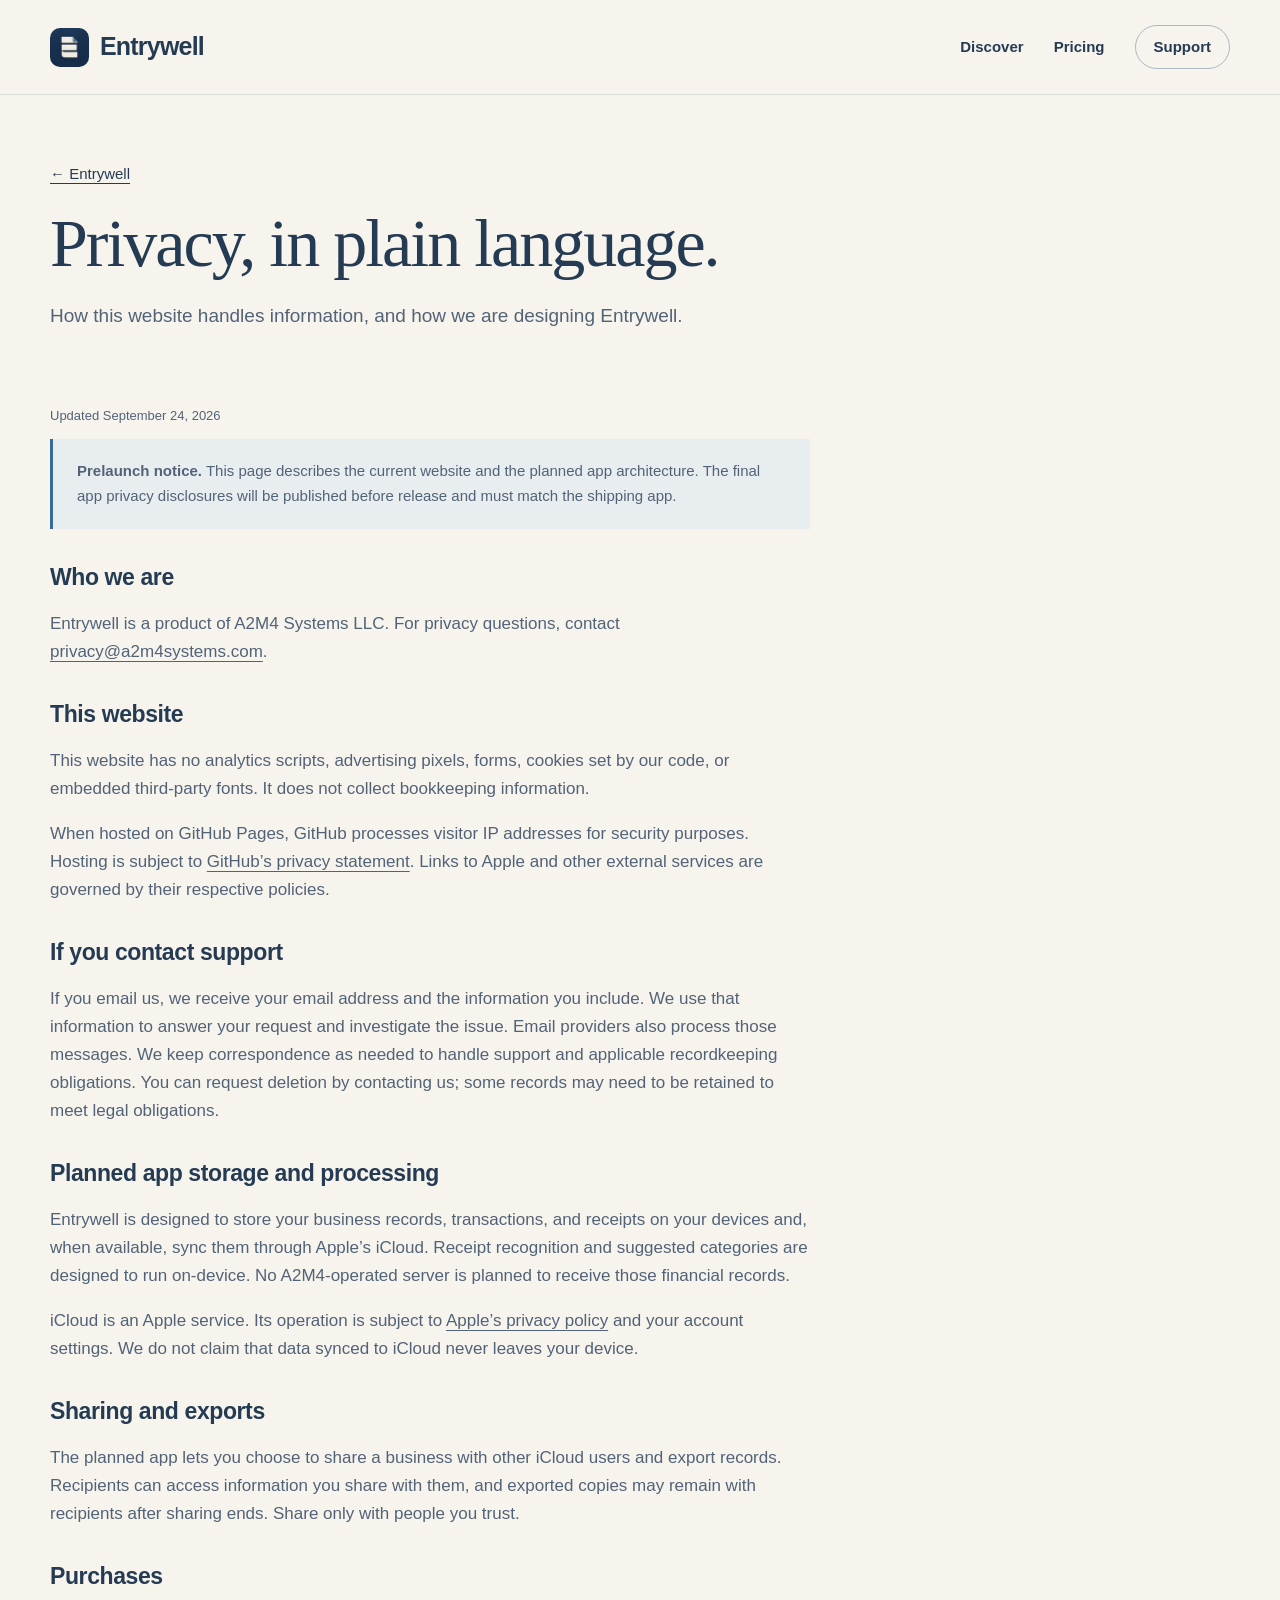
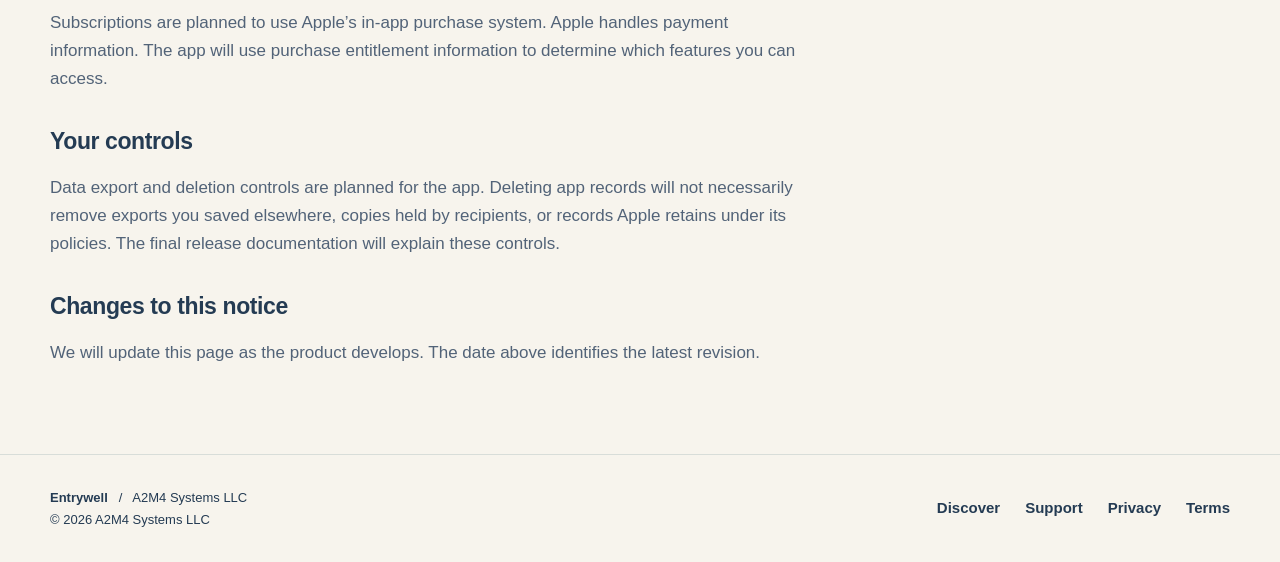
==== docs/privacy/index.html @ 31b5412d "scaffold repo" ====
<!doctype html>
<html lang="en"><head><meta charset="utf-8"><meta name="viewport" content="width=device-width, initial-scale=1"><title>Privacy, in plain language. | Entrywell</title><meta name="description" content="How this website handles information, and how we are designing Entrywell."><meta name="theme-color" content="#243b53"><link rel="canonical" href="https://entrywell.app/privacy/"><meta property="og:type" content="website"><meta property="og:title" content="Privacy, in plain language. | Entrywell"><meta property="og:description" content="How this website handles information, and how we are designing Entrywell."><meta property="og:url" content="https://entrywell.app/privacy/"><link rel="icon" href="../assets/favicon.svg" type="image/svg+xml"><link rel="stylesheet" href="../assets/styles.css"></head><body><a class="skip" href="#main">Skip to content</a><header><div class="wrap nav"><a class="brand" href="../" aria-label="Entrywell home"><img src="../assets/entrywell-icon.png" alt="" width="39" height="39">Entrywell</a><nav aria-label="Main navigation"><a class="desktop-link" href="../marketing/">Discover</a><a class="desktop-link" href="../#pricing">Pricing</a><a class="nav-support" href="../support/">Support</a></nav></div></header><main id="main" class="wrap"><div class="subhero"><a class="back" href="../">← Entrywell</a><h1>Privacy, in plain language.</h1><p class="lead">How this website handles information, and how we are designing Entrywell.</p></div><article class="article"><p class="date">Updated September 24, 2026</p><div class="notice"><p><strong>Prelaunch notice.</strong> This page describes the current website and the planned app architecture. The final app privacy disclosures will be published before release and must match the shipping app.</p></div><h2>Who we are</h2><p>Entrywell is a product of A2M4 Systems LLC. For privacy questions, contact <a href="mailto:privacy@a2m4systems.com?subject=Entrywell%20privacy">privacy@a2m4systems.com</a>.</p><h2>This website</h2><p>This website has no analytics scripts, advertising pixels, forms, cookies set by our code, or embedded third-party fonts. It does not collect bookkeeping information.</p><p>When hosted on GitHub Pages, GitHub processes visitor IP addresses for security purposes. Hosting is subject to <a href="https://docs.github.com/en/site-policy/privacy-policies/github-general-privacy-statement">GitHub’s privacy statement</a>. Links to Apple and other external services are governed by their respective policies.</p><h2>If you contact support</h2><p>If you email us, we receive your email address and the information you include. We use that information to answer your request and investigate the issue. Email providers also process those messages. We keep correspondence as needed to handle support and applicable recordkeeping obligations. You can request deletion by contacting us; some records may need to be retained to meet legal obligations.</p><h2>Planned app storage and processing</h2><p>Entrywell is designed to store your business records, transactions, and receipts on your devices and, when available, sync them through Apple’s iCloud. Receipt recognition and suggested categories are designed to run on-device. No A2M4-operated server is planned to receive those financial records.</p><p>iCloud is an Apple service. Its operation is subject to <a href="https://www.apple.com/legal/privacy/">Apple’s privacy policy</a> and your account settings. We do not claim that data synced to iCloud never leaves your device.</p><h2>Sharing and exports</h2><p>The planned app lets you choose to share a business with other iCloud users and export records. Recipients can access information you share with them, and exported copies may remain with recipients after sharing ends. Share only with people you trust.</p><h2>Purchases</h2><p>Subscriptions are planned to use Apple’s in-app purchase system. Apple handles payment information. The app will use purchase entitlement information to determine which features you can access.</p><h2>Your controls</h2><p>Data export and deletion controls are planned for the app. Deleting app records will not necessarily remove exports you saved elsewhere, copies held by recipients, or records Apple retains under its policies. The final release documentation will explain these controls.</p><h2>Changes to this notice</h2><p>We will update this page as the product develops. The date above identifies the latest revision.</p></article></main><footer><div class="wrap footer-inner"><div><span class="footer-brand">Entrywell</span> &nbsp; / &nbsp; A2M4 Systems LLC<br>© 2026 A2M4 Systems LLC</div><nav class="footer-links" aria-label="Footer navigation"><a href="../marketing/">Discover</a><a href="../support/">Support</a><a href="../privacy/">Privacy</a><a href="../terms/">Terms</a></nav></div></footer></body></html>
---- docs/assets/styles.css ----
@charset "UTF-8";
:root{--ink:#243b53;--paper:#f7f4ed;--blue:#356a9a;--brass:#c49a57;--slate:#526378;--line:#d8ddd9;--white:#fff;--green:#237153;--serif:Georgia,'Times New Roman',serif}*{box-sizing:border-box}html{scroll-behavior:smooth;scroll-padding-top:100px}body{margin:0;background:var(--paper);color:var(--ink);font:17px/1.65 -apple-system,BlinkMacSystemFont,'Segoe UI',sans-serif}a{color:inherit;text-underline-offset:4px}button,a{-webkit-tap-highlight-color:transparent}a:focus-visible,summary:focus-visible{outline:3px solid var(--blue);outline-offset:5px}img{max-width:100%;display:block}.wrap{width:min(1180px,calc(100% - 64px));margin:auto}.skip{position:fixed;top:-100px;background:white;padding:12px;z-index:99}.skip:focus{top:8px}header{border-bottom:1px solid var(--line)}.nav{display:flex;align-items:center;justify-content:space-between;gap:24px;min-height:94px}.brand{display:inline-flex;align-items:center;gap:11px;font-size:25px;font-weight:750;text-decoration:none;letter-spacing:-.8px}.brand img{width:39px;height:39px;border-radius:10px}nav{display:flex;align-items:center;gap:30px;font-size:15px;font-weight:600}nav a{text-decoration:none}nav a:hover{color:var(--blue)}.nav-support{border:1px solid #adb8c1;padding:9px 18px;border-radius:30px}.eyebrow{font-size:12px;letter-spacing:2.2px;font-weight:750;text-transform:uppercase;color:var(--slate)}.hero{display:grid;grid-template-columns:1.05fr 1fr;gap:70px;align-items:center;padding:70px 0 74px}.hero h1{font:normal clamp(56px,6.1vw,83px)/1.04 var(--serif);letter-spacing:-3.3px;margin:24px 0}.hero h1 em{color:var(--blue);font-weight:normal}.lead{font-size:19px;line-height:1.75;color:var(--slate);max-width:440px}.button{display:inline-flex;align-items:center;justify-content:center;border-radius:8px;padding:13px 23px;min-height:50px;text-decoration:none;font-weight:650;font-size:15px;background:var(--ink);color:white;border:1px solid var(--ink)}.button:hover{background:var(--blue)}.button.light{background:var(--paper);color:var(--ink);border-color:var(--paper)}.hero-actions{display:flex;align-items:center;gap:24px;margin:29px 0 18px}.text-link{font-size:15px;font-weight:650}.availability{font-size:13px;color:var(--slate)}.hero-visual{position:relative;padding:32px 48px 27px;background:#e6ebea;border-radius:100px 100px 20px 20px;min-width:0}.preview-label{text-align:center;font-size:12px;color:var(--slate);margin-top:15px;letter-spacing:.4px}.phone{max-width:330px;margin:auto;background:#fbfaf7;border:7px solid #253647;border-radius:43px;padding:15px 19px 13px;box-shadow:0 25px 40px #243b531f;color:#162d40;font-size:13px;position:relative}.phone-top{display:flex;align-items:center;justify-content:space-between;height:27px;padding:0 4px;font-size:11px;font-weight:750}.island{background:#172b3c;width:81px;height:22px;border-radius:20px}.phone-business{display:flex;align-items:center;gap:8px;margin-top:22px;font-size:12px}.phone-business img{width:22px;border-radius:6px}.phone h2{font-size:30px;margin:10px 0 15px;letter-spacing:-1px}.summary{background:var(--ink);color:white;padding:16px;border-radius:13px}.summary-top{display:flex;justify-content:space-between;font-size:11px;color:#d1dfec}.money{font-size:33px;font-weight:650;letter-spacing:-1px;font-variant-numeric:tabular-nums;line-height:1.3;margin:5px 0 10px}.summary-bottom{display:flex;justify-content:space-between;border-top:1px solid #ffffff29;padding-top:11px;font-size:11px;color:#e1e7ee}.summary-bottom strong{display:block;color:white;font-size:13px}.transactions-title{display:flex;align-items:center;justify-content:space-between;margin:20px 0 9px;font-size:14px;font-weight:700}.transactions-title small{font-weight:400;font-size:10px;color:var(--slate)}.transaction{display:grid;grid-template-columns:30px 1fr auto;gap:8px;align-items:center;padding:14px 0;border-bottom:1px solid #e5e8e7}.transaction-icon{width:28px;height:30px;display:grid;place-items:center;background:#e7edf0;border-radius:8px;color:var(--blue);font-size:15px}.transaction strong{font-size:11px;display:block}.transaction small{display:block;font-size:10px;color:var(--slate)}.transaction-amount{text-align:right;font-variant-numeric:tabular-nums}.transaction .income{color:var(--green)}.phone-scan{margin:16px 0;background:var(--blue);color:white;padding:10px;border-radius:9px;text-align:center;font-size:12px;font-weight:650}.phone-tabs{display:flex;justify-content:space-between;font-size:9px;color:var(--slate);padding:2px 0 6px}.phone-tabs span:first-child{color:var(--blue);font-weight:700}.home-indicator{height:4px;width:91px;background:#243b53;border-radius:3px;margin:7px auto 0}.floating-note{position:absolute;right:-15px;bottom:110px;background:var(--paper);border:1px solid white;border-radius:12px;padding:17px 22px;box-shadow:0 12px 22px #243b5317;font-size:12px;max-width:180px}.floating-note strong{display:block;font-size:23px;line-height:1.3}.floating-note small{font-size:11px;color:var(--slate)}.principles{display:grid;grid-template-columns:repeat(3,1fr);border-top:1px solid var(--line);border-bottom:1px solid var(--line);padding:25px 0;gap:25px;font-size:14px}.principles div{display:flex;align-items:center;gap:12px}.principles b{font-size:13px;color:var(--blue);border:1px solid #bdcbd6;border-radius:50%;width:28px;height:28px;display:grid;place-items:center;font-weight:400}.section{padding:90px 0}.section-heading{display:flex;justify-content:space-between;align-items:end;gap:45px;margin-bottom:40px}.section h2,.closing h2{font:normal clamp(35px,4vw,49px)/1.15 var(--serif);letter-spacing:-1.4px;margin:14px 0}.section-heading p{max-width:365px;color:var(--slate);font-size:16px}.features{display:grid;grid-template-columns:repeat(3,1fr);gap:35px}.feature{border-top:2px solid var(--line);padding-top:24px}.feature-number{font:italic 24px var(--serif);color:var(--blue)}.feature h3{font-size:21px;letter-spacing:-.5px;margin:19px 0 10px}.feature p{color:var(--slate);font-size:16px;margin:0}.privacy-band{background:var(--ink);color:var(--paper);border-radius:19px;padding:55px;display:grid;grid-template-columns:1fr 1fr;gap:65px;align-items:center}.privacy-band .eyebrow{color:#c4d2df}.privacy-band h2{font:normal 43px/1.2 var(--serif);letter-spacing:-1px;margin:13px 0}.privacy-band p{color:#d1dce6;font-size:16px}.privacy-band a{color:var(--paper);font-size:15px}.privacy-list{list-style:none;padding:0;margin:0}.privacy-list li{padding:16px 0;border-bottom:1px solid #ffffff26;font-size:16px}.privacy-list li:last-child{border:0}.privacy-list span{display:block;font-size:14px;color:#c4d2df;margin-top:3px}.pricing-grid{display:grid;grid-template-columns:1fr 1fr;gap:24px}.price-card{border:1px solid var(--line);border-radius:16px;background:#ffffff75;padding:32px}.price-card.pro{border-color:var(--ink);background:white}.price-top{display:flex;align-items:center;justify-content:space-between}.price-card h3{margin:0;font-size:23px}.badge{font-size:11px;text-transform:uppercase;letter-spacing:1px;color:var(--blue);background:#e9eff3;padding:5px 9px;border-radius:4px}.price{font-size:44px;font-weight:650;letter-spacing:-2px;line-height:1.2;margin:19px 0 8px}.price span{font-size:16px;color:var(--slate);font-weight:400;letter-spacing:0}.price-description{font-size:15px;color:var(--slate);margin:0 0 22px}.price-card ul{padding-left:20px;font-size:16px;margin-bottom:0}.price-card li{margin:8px 0}.fine{font-size:13px;color:var(--slate);margin-top:20px}.faq{max-width:800px}.faq h2{margin-bottom:30px}details{border-bottom:1px solid var(--line);padding:20px 0}summary{font-size:18px;cursor:pointer;font-weight:600}details p{color:var(--slate);font-size:16px;margin-bottom:0}.closing{border-top:1px solid var(--line);text-align:center;padding:60px 0 70px}.closing p{color:var(--slate)}footer{border-top:1px solid var(--line);padding:32px 0;font-size:13px}.footer-inner{display:flex;justify-content:space-between;align-items:center;gap:24px}.footer-brand{font-weight:650}.footer-links{display:flex;gap:25px;flex-wrap:wrap}.footer-links a{text-decoration:none}.subhero{padding:65px 0 40px;max-width:820px}.subhero h1{font:normal clamp(45px,6vw,68px)/1.08 var(--serif);letter-spacing:-2px;margin:19px 0}.subhero .lead{max-width:690px}.article{max-width:760px;padding-bottom:70px}.article h2{font-size:23px;line-height:1.3;margin:34px 0 13px;letter-spacing:-.4px}.article p,.article li{color:var(--slate)}.article .notice{background:#e8edef;border-left:3px solid var(--blue);padding:20px 24px;margin:10px 0 30px;font-size:15px}.article .notice p{margin:0}.contact-card{border:1px solid var(--line);border-radius:14px;padding:27px;background:white;margin:25px 0}.contact-card h2{margin-top:0}.contact-card a{overflow-wrap:anywhere}.article details{padding:19px 0}.article details h2{margin:15px 0;font-size:19px}.article ul{padding-left:22px}.date{font-size:13px;color:var(--slate)}.back{font-size:15px}.error{padding:100px 0;min-height:60vh}.error h1{font:normal 55px var(--serif)}
@media(min-width:1450px){.hero{padding-top:90px;padding-bottom:90px}}@media(max-width:950px){.hero{gap:35px}.hero-visual{padding:25px 22px}.hero h1{font-size:61px}.floating-note{right:-8px;bottom:97px;padding:13px}.privacy-band{gap:35px;padding:40px}.features{gap:23px}.hero-actions{gap:15px;flex-wrap:wrap}}@media(max-width:700px){.wrap{width:calc(100% - 38px)}.nav{min-height:80px;gap:15px}.brand{font-size:23px}.brand img{width:34px;height:34px}nav{gap:17px;font-size:14px}nav .desktop-link{display:none}.nav-support{padding:7px 14px}.hero{grid-template-columns:1fr;padding:43px 0 40px;gap:33px}.hero h1{font-size:60px;letter-spacing:-2.5px;margin:20px 0}.lead{font-size:18px}.hero-actions{margin-top:24px}.hero-visual{max-width:440px;width:100%;margin:auto;padding:27px 35px 18px;border-radius:65px 65px 16px 16px}.phone{max-width:310px}.floating-note{right:0;bottom:112px;padding:12px 14px}.principles{grid-template-columns:1fr;gap:15px;padding:23px 0}.section{padding:55px 0}.section-heading{display:block;margin-bottom:30px}.section-heading p{max-width:100%}.features{grid-template-columns:1fr;gap:30px}.feature h3{margin:10px 0}.privacy-band{grid-template-columns:1fr;gap:15px;padding:29px 24px;border-radius:13px}.privacy-band h2{font-size:36px}.pricing-grid{grid-template-columns:1fr}.price-card{padding:26px}.footer-inner{align-items:start;flex-direction:column;gap:17px}.footer-links{gap:23px}.closing{padding:43px 0}.subhero{padding:42px 0 23px}.subhero h1{font-size:49px}.article{padding-bottom:45px}.article .notice{padding:17px}.section h2{font-size:37px}.contact-card{padding:23px}.hero .eyebrow{font-size:11px;letter-spacing:1.7px}}@media(prefers-reduced-motion:reduce){html{scroll-behavior:auto}}@media print{header,footer,.hero-visual,.hero-actions{display:none}body{background:white;color:black}.wrap{width:100%}.article{max-width:none}a{color:black}}
.marketing-brand{text-align:center;padding:45px 30px;border:1px solid var(--line);border-radius:22px;background:#ecefeb}.marketing-brand img{width:min(100%,280px);height:auto;border-radius:24%;margin:auto;box-shadow:0 24px 40px #243b5326}.marketing-brand p{font:normal 26px var(--serif);margin:32px 0 10px}.marketing-brand span{font-size:11px;letter-spacing:2px;color:var(--slate)}.workflow{padding-top:10px}.workflow-row{display:grid;grid-template-columns:45px 1fr 230px;gap:30px;border-top:1px solid var(--line);padding:27px 0}.workflow-row>span{font:italic 24px var(--serif);color:var(--blue);padding-top:4px}.workflow-row h3{margin:0;font-size:23px}.workflow-row p{font-size:16px;color:var(--slate);max-width:610px}.workflow-aside{border-left:2px solid var(--brass);padding-left:24px;font-family:var(--serif);font-style:italic;align-self:center}.workflow h2{margin-bottom:37px}@media(max-width:700px){.workflow-row{grid-template-columns:28px 1fr;gap:16px}.workflow-aside{grid-column:2;margin:0}.marketing-brand{padding:35px 20px}.marketing-brand img{width:220px}}
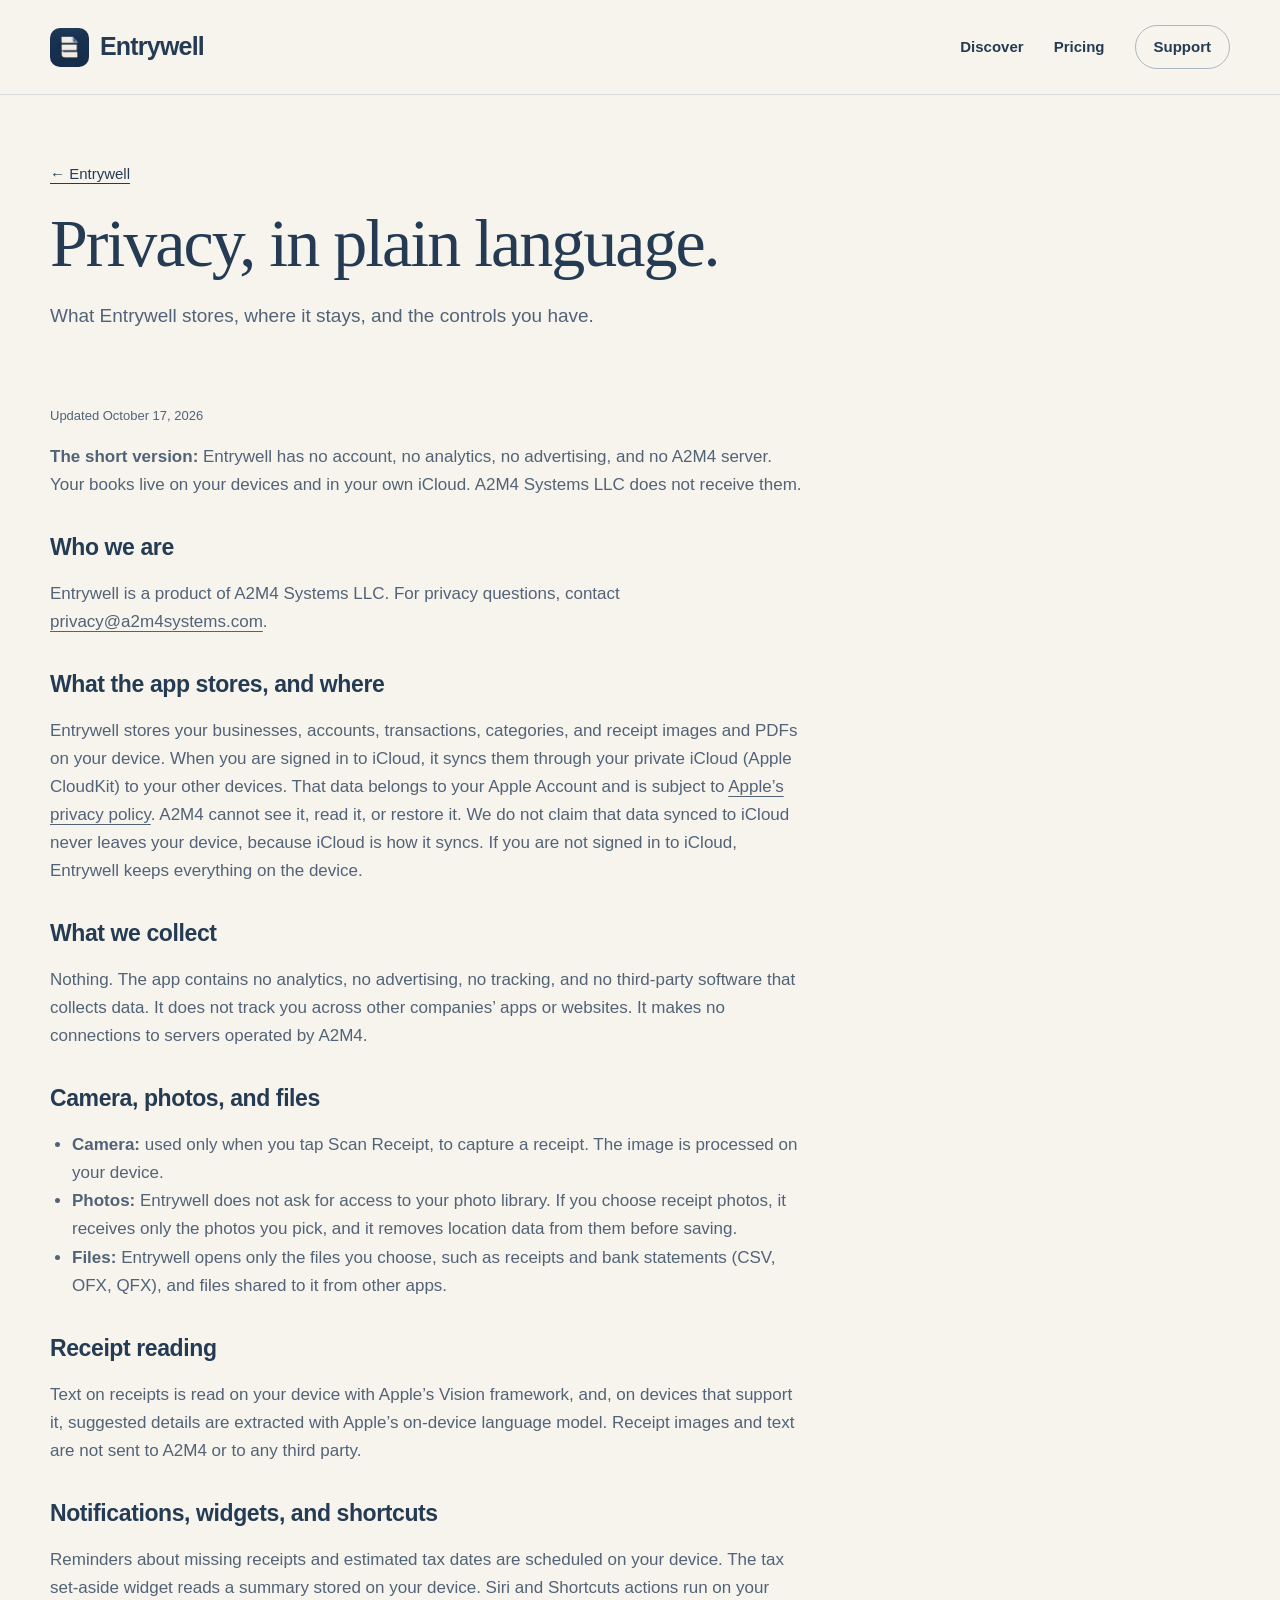
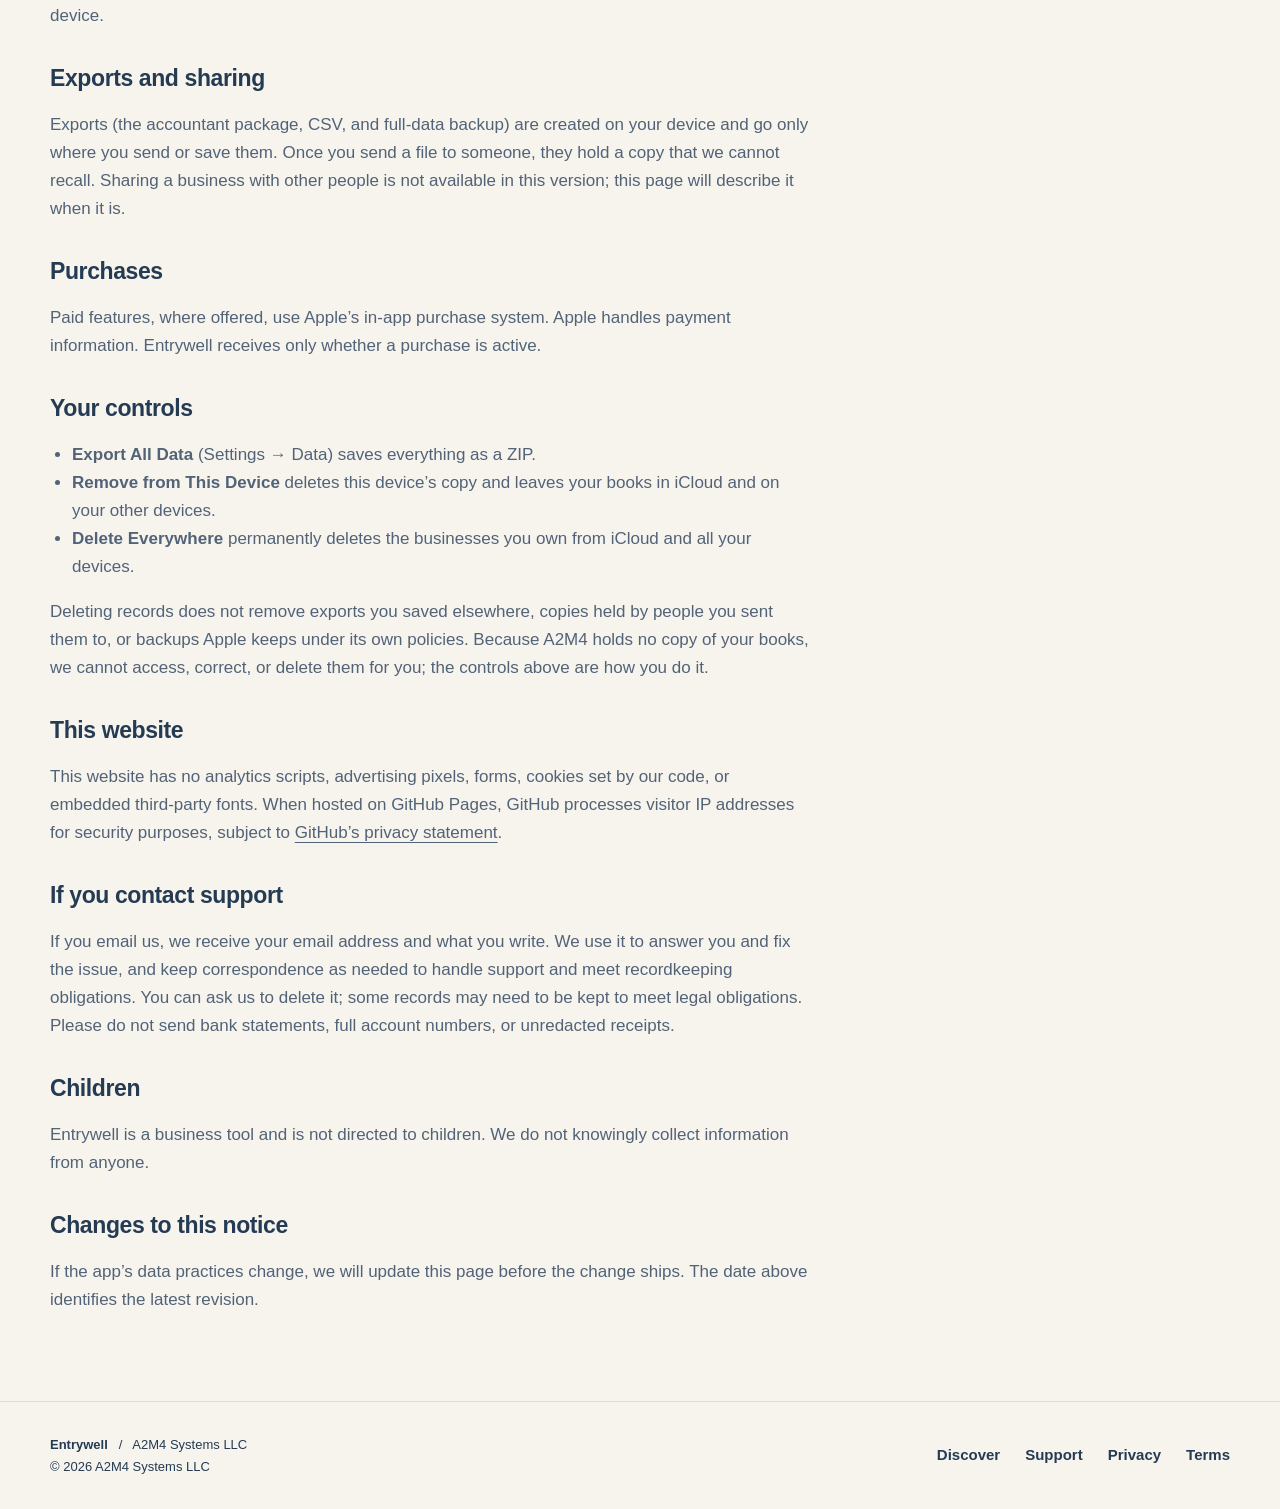
==== commit b42e10d9: "Describe the shipping app on the privacy and support pages Replace planned/in-development wording wi" ====
--- a/docs/privacy/index.html
+++ b/docs/privacy/index.html
@@ -1,2 +1,2 @@
 <!doctype html>
-<html lang="en"><head><meta charset="utf-8"><meta name="viewport" content="width=device-width, initial-scale=1"><title>Privacy, in plain language. | Entrywell</title><meta name="description" content="How this website handles information, and how we are designing Entrywell."><meta name="theme-color" content="#243b53"><link rel="canonical" href="https://entrywell.app/privacy/"><meta property="og:type" content="website"><meta property="og:title" content="Privacy, in plain language. | Entrywell"><meta property="og:description" content="How this website handles information, and how we are designing Entrywell."><meta property="og:url" content="https://entrywell.app/privacy/"><link rel="icon" href="../assets/favicon.svg" type="image/svg+xml"><link rel="stylesheet" href="../assets/styles.css"></head><body><a class="skip" href="#main">Skip to content</a><header><div class="wrap nav"><a class="brand" href="../" aria-label="Entrywell home"><img src="../assets/entrywell-icon.png" alt="" width="39" height="39">Entrywell</a><nav aria-label="Main navigation"><a class="desktop-link" href="../marketing/">Discover</a><a class="desktop-link" href="../#pricing">Pricing</a><a class="nav-support" href="../support/">Support</a></nav></div></header><main id="main" class="wrap"><div class="subhero"><a class="back" href="../">← Entrywell</a><h1>Privacy, in plain language.</h1><p class="lead">How this website handles information, and how we are designing Entrywell.</p></div><article class="article"><p class="date">Updated September 24, 2026</p><div class="notice"><p><strong>Prelaunch notice.</strong> This page describes the current website and the planned app architecture. The final app privacy disclosures will be published before release and must match the shipping app.</p></div><h2>Who we are</h2><p>Entrywell is a product of A2M4 Systems LLC. For privacy questions, contact <a href="mailto:privacy@a2m4systems.com?subject=Entrywell%20privacy">privacy@a2m4systems.com</a>.</p><h2>This website</h2><p>This website has no analytics scripts, advertising pixels, forms, cookies set by our code, or embedded third-party fonts. It does not collect bookkeeping information.</p><p>When hosted on GitHub Pages, GitHub processes visitor IP addresses for security purposes. Hosting is subject to <a href="https://docs.github.com/en/site-policy/privacy-policies/github-general-privacy-statement">GitHub’s privacy statement</a>. Links to Apple and other external services are governed by their respective policies.</p><h2>If you contact support</h2><p>If you email us, we receive your email address and the information you include. We use that information to answer your request and investigate the issue. Email providers also process those messages. We keep correspondence as needed to handle support and applicable recordkeeping obligations. You can request deletion by contacting us; some records may need to be retained to meet legal obligations.</p><h2>Planned app storage and processing</h2><p>Entrywell is designed to store your business records, transactions, and receipts on your devices and, when available, sync them through Apple’s iCloud. Receipt recognition and suggested categories are designed to run on-device. No A2M4-operated server is planned to receive those financial records.</p><p>iCloud is an Apple service. Its operation is subject to <a href="https://www.apple.com/legal/privacy/">Apple’s privacy policy</a> and your account settings. We do not claim that data synced to iCloud never leaves your device.</p><h2>Sharing and exports</h2><p>The planned app lets you choose to share a business with other iCloud users and export records. Recipients can access information you share with them, and exported copies may remain with recipients after sharing ends. Share only with people you trust.</p><h2>Purchases</h2><p>Subscriptions are planned to use Apple’s in-app purchase system. Apple handles payment information. The app will use purchase entitlement information to determine which features you can access.</p><h2>Your controls</h2><p>Data export and deletion controls are planned for the app. Deleting app records will not necessarily remove exports you saved elsewhere, copies held by recipients, or records Apple retains under its policies. The final release documentation will explain these controls.</p><h2>Changes to this notice</h2><p>We will update this page as the product develops. The date above identifies the latest revision.</p></article></main><footer><div class="wrap footer-inner"><div><span class="footer-brand">Entrywell</span> &nbsp; / &nbsp; A2M4 Systems LLC<br>© 2026 A2M4 Systems LLC</div><nav class="footer-links" aria-label="Footer navigation"><a href="../marketing/">Discover</a><a href="../support/">Support</a><a href="../privacy/">Privacy</a><a href="../terms/">Terms</a></nav></div></footer></body></html>+<html lang="en"><head><meta charset="utf-8"><meta name="viewport" content="width=device-width, initial-scale=1"><title>Privacy, in plain language. | Entrywell</title><meta name="description" content="What Entrywell stores, where it stays, and the controls you have."><meta name="theme-color" content="#243b53"><link rel="canonical" href="https://entrywell.app/privacy/"><meta property="og:type" content="website"><meta property="og:title" content="Privacy, in plain language. | Entrywell"><meta property="og:description" content="What Entrywell stores, where it stays, and the controls you have."><meta property="og:url" content="https://entrywell.app/privacy/"><link rel="icon" href="../assets/favicon.svg" type="image/svg+xml"><link rel="stylesheet" href="../assets/styles.css"></head><body><a class="skip" href="#main">Skip to content</a><header><div class="wrap nav"><a class="brand" href="../" aria-label="Entrywell home"><img src="../assets/entrywell-icon.png" alt="" width="39" height="39">Entrywell</a><nav aria-label="Main navigation"><a class="desktop-link" href="../marketing/">Discover</a><a class="desktop-link" href="../#pricing">Pricing</a><a class="nav-support" href="../support/">Support</a></nav></div></header><main id="main" class="wrap"><div class="subhero"><a class="back" href="../">← Entrywell</a><h1>Privacy, in plain language.</h1><p class="lead">What Entrywell stores, where it stays, and the controls you have.</p></div><article class="article"><p class="date">Updated October 17, 2026</p><p class="lead-in"><strong>The short version:</strong> Entrywell has no account, no analytics, no advertising, and no A2M4 server. Your books live on your devices and in your own iCloud. A2M4 Systems LLC does not receive them.</p><h2>Who we are</h2><p>Entrywell is a product of A2M4 Systems LLC. For privacy questions, contact <a href="mailto:privacy@a2m4systems.com?subject=Entrywell%20privacy">privacy@a2m4systems.com</a>.</p><h2>What the app stores, and where</h2><p>Entrywell stores your businesses, accounts, transactions, categories, and receipt images and PDFs on your device. When you are signed in to iCloud, it syncs them through your private iCloud (Apple CloudKit) to your other devices. That data belongs to your Apple Account and is subject to <a href="https://www.apple.com/legal/privacy/">Apple’s privacy policy</a>. A2M4 cannot see it, read it, or restore it. We do not claim that data synced to iCloud never leaves your device, because iCloud is how it syncs. If you are not signed in to iCloud, Entrywell keeps everything on the device.</p><h2>What we collect</h2><p>Nothing. The app contains no analytics, no advertising, no tracking, and no third-party software that collects data. It does not track you across other companies’ apps or websites. It makes no connections to servers operated by A2M4.</p><h2>Camera, photos, and files</h2><ul><li><strong>Camera:</strong> used only when you tap Scan Receipt, to capture a receipt. The image is processed on your device.</li><li><strong>Photos:</strong> Entrywell does not ask for access to your photo library. If you choose receipt photos, it receives only the photos you pick, and it removes location data from them before saving.</li><li><strong>Files:</strong> Entrywell opens only the files you choose, such as receipts and bank statements (CSV, OFX, QFX), and files shared to it from other apps.</li></ul><h2>Receipt reading</h2><p>Text on receipts is read on your device with Apple’s Vision framework, and, on devices that support it, suggested details are extracted with Apple’s on-device language model. Receipt images and text are not sent to A2M4 or to any third party.</p><h2>Notifications, widgets, and shortcuts</h2><p>Reminders about missing receipts and estimated tax dates are scheduled on your device. The tax set-aside widget reads a summary stored on your device. Siri and Shortcuts actions run on your device.</p><h2>Exports and sharing</h2><p>Exports (the accountant package, CSV, and full-data backup) are created on your device and go only where you send or save them. Once you send a file to someone, they hold a copy that we cannot recall. Sharing a business with other people is not available in this version; this page will describe it when it is.</p><h2>Purchases</h2><p>Paid features, where offered, use Apple’s in-app purchase system. Apple handles payment information. Entrywell receives only whether a purchase is active.</p><h2>Your controls</h2><ul><li><strong>Export All Data</strong> (Settings → Data) saves everything as a ZIP.</li><li><strong>Remove from This Device</strong> deletes this device’s copy and leaves your books in iCloud and on your other devices.</li><li><strong>Delete Everywhere</strong> permanently deletes the businesses you own from iCloud and all your devices.</li></ul><p>Deleting records does not remove exports you saved elsewhere, copies held by people you sent them to, or backups Apple keeps under its own policies. Because A2M4 holds no copy of your books, we cannot access, correct, or delete them for you; the controls above are how you do it.</p><h2>This website</h2><p>This website has no analytics scripts, advertising pixels, forms, cookies set by our code, or embedded third-party fonts. When hosted on GitHub Pages, GitHub processes visitor IP addresses for security purposes, subject to <a href="https://docs.github.com/en/site-policy/privacy-policies/github-general-privacy-statement">GitHub’s privacy statement</a>.</p><h2>If you contact support</h2><p>If you email us, we receive your email address and what you write. We use it to answer you and fix the issue, and keep correspondence as needed to handle support and meet recordkeeping obligations. You can ask us to delete it; some records may need to be kept to meet legal obligations. Please do not send bank statements, full account numbers, or unredacted receipts.</p><h2>Children</h2><p>Entrywell is a business tool and is not directed to children. We do not knowingly collect information from anyone.</p><h2>Changes to this notice</h2><p>If the app’s data practices change, we will update this page before the change ships. The date above identifies the latest revision.</p></article></main><footer><div class="wrap footer-inner"><div><span class="footer-brand">Entrywell</span> &nbsp; / &nbsp; A2M4 Systems LLC<br>© 2026 A2M4 Systems LLC</div><nav class="footer-links" aria-label="Footer navigation"><a href="../marketing/">Discover</a><a href="../support/">Support</a><a href="../privacy/">Privacy</a><a href="../terms/">Terms</a></nav></div></footer></body></html>
